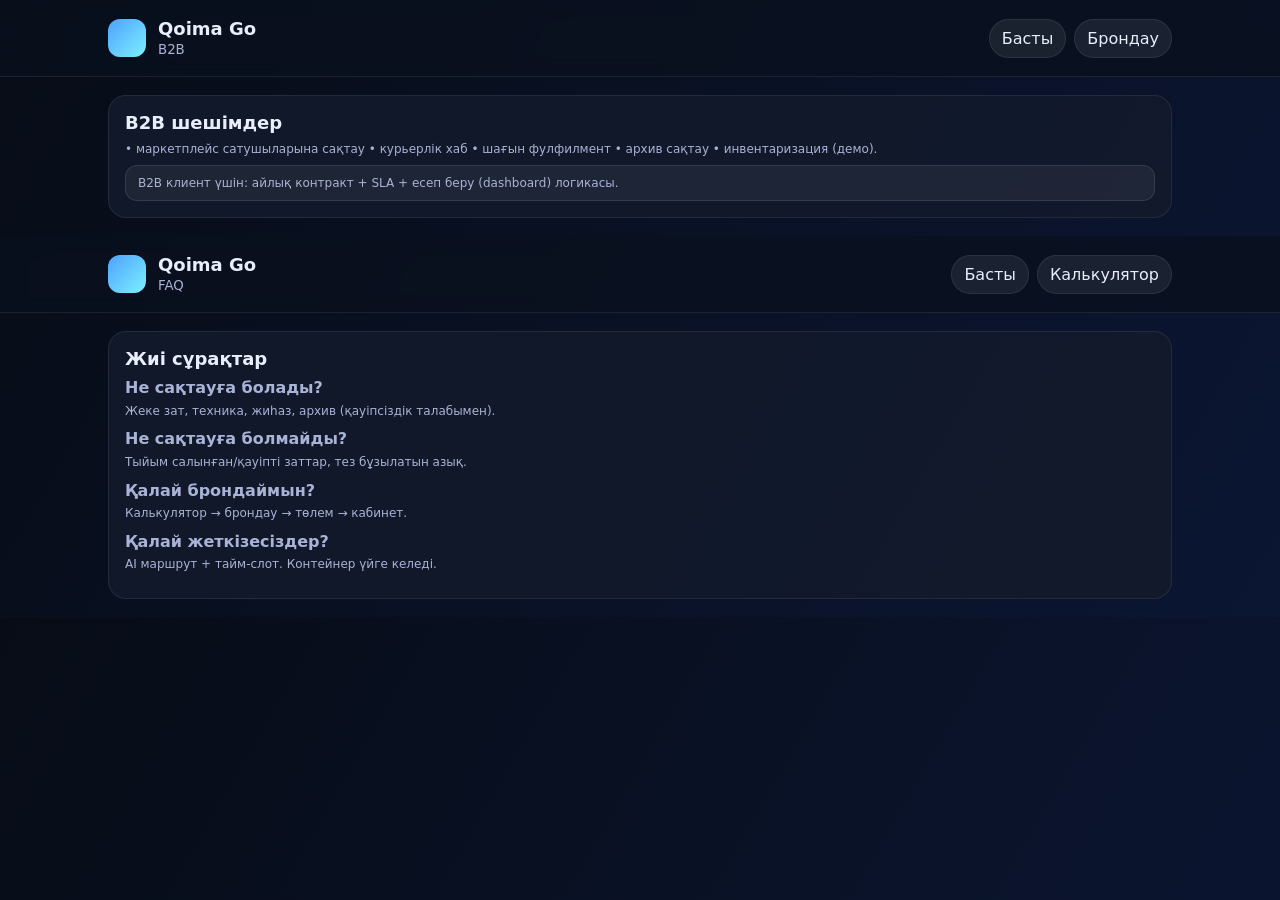
==== b2b.html + faq.html @ 1b91cff4 "Create  b2b.html + faq.html" ====
<!-- b2b.html -->
<!doctype html><html lang="kk"><head>
<meta charset="utf-8"/><meta name="viewport" content="width=device-width,initial-scale=1"/>
<title>B2B • Qoima Go</title><link rel="stylesheet" href="assets/style.css"/></head><body>
<header class="nav"><div class="container nav-inner">
  <div class="brand"><div class="logo"></div><div><h1>Qoima Go</h1><small>B2B</small></div></div>
  <nav class="menu"><a class="pill" href="index.html">Басты</a><a class="pill" href="book.html">Брондау</a></nav>
</div></header>
<main class="container">
  <div class="card">
    <h2>B2B шешімдер</h2>
    <p class="mini">
      • маркетплейс сатушыларына сақтау • курьерлік хаб • шағын фулфилмент • архив сақтау • инвентаризация (демо).
    </p>
    <div class="notice mini">B2B клиент үшін: айлық контракт + SLA + есеп беру (dashboard) логикасы.</div>
  </div>
</main></body></html>

<!-- faq.html -->
<!doctype html><html lang="kk"><head>
<meta charset="utf-8"/><meta name="viewport" content="width=device-width,initial-scale=1"/>
<title>FAQ • Qoima Go</title><link rel="stylesheet" href="assets/style.css"/></head><body>
<header class="nav"><div class="container nav-inner">
  <div class="brand"><div class="logo"></div><div><h1>Qoima Go</h1><small>FAQ</small></div></div>
  <nav class="menu"><a class="pill" href="index.html">Басты</a><a class="pill" href="calculator.html">Калькулятор</a></nav>
</div></header>
<main class="container">
  <div class="card">
    <h2>Жиі сұрақтар</h2>
    <p><b>Не сақтауға болады?</b><br><span class="mini">Жеке зат, техника, жиһаз, архив (қауіпсіздік талабымен).</span></p>
    <p><b>Не сақтауға болмайды?</b><br><span class="mini">Тыйым салынған/қауіпті заттар, тез бұзылатын азық.</span></p>
    <p><b>Қалай брондаймын?</b><br><span class="mini">Калькулятор → брондау → төлем → кабинет.</span></p>
    <p><b>Қалай жеткізесіздер?</b><br><span class="mini">AI маршрут + тайм-слот. Контейнер үйге келеді.</span></p>
  </div>
</main></body></html>
---- assets/style.css ----
/* assets/style.css */
:root{--bg:#0b1220;--card:#121a2c;--txt:#e9eefc;--mut:#a9b3d6;--acc:#4ea1ff;--ok:#2bd576;--bad:#ff5a7a;}
*{box-sizing:border-box} body{margin:0;font-family:system-ui,-apple-system,Segoe UI,Roboto,Arial;background:linear-gradient(120deg,#070c16,#0b1633);color:var(--txt);}
a{color:inherit;text-decoration:none}
.container{max-width:1100px;margin:0 auto;padding:18px}
.nav{position:sticky;top:0;background:rgba(10,16,30,.75);backdrop-filter:blur(10px);border-bottom:1px solid rgba(255,255,255,.08);z-index:9}
.nav-inner{display:flex;align-items:center;justify-content:space-between;gap:14px}
.brand{display:flex;align-items:center;gap:12px}
.logo{width:38px;height:38px;border-radius:12px;background:linear-gradient(135deg,var(--acc),#7cf0ff)}
.brand h1{font-size:18px;margin:0}
.brand small{color:var(--mut)}
.menu{display:flex;flex-wrap:wrap;gap:8px}
.pill{padding:9px 12px;border-radius:999px;background:rgba(255,255,255,.07);border:1px solid rgba(255,255,255,.08)}
.pill:hover{border-color:rgba(78,161,255,.7)}
.hero{padding:28px 0}
.grid{display:grid;grid-template-columns:1.2fr .8fr;gap:14px}
@media(max-width:900px){.grid{grid-template-columns:1fr}}
.card{background:rgba(18,26,44,.9);border:1px solid rgba(255,255,255,.08);border-radius:18px;padding:16px}
.kpi{display:flex;gap:10px;flex-wrap:wrap}
.badge{padding:7px 10px;border-radius:999px;background:rgba(78,161,255,.12);border:1px solid rgba(78,161,255,.25);color:#d7e7ff}
h2{margin:0 0 8px;font-size:18px}
h3{margin:12px 0 8px;font-size:16px}
p{margin:8px 0;color:var(--mut);line-height:1.35}
.btns{display:flex;gap:10px;flex-wrap:wrap;margin-top:10px}
.btn{padding:11px 14px;border-radius:12px;background:var(--acc);color:#061022;font-weight:700}
.btn.alt{background:rgba(255,255,255,.08);color:var(--txt);border:1px solid rgba(255,255,255,.12)}
.row{display:grid;grid-template-columns:repeat(2,1fr);gap:10px}
@media(max-width:700px){.row{grid-template-columns:1fr}}
label{font-size:12px;color:var(--mut)}
input,select,textarea{width:100%;padding:10px 12px;border-radius:12px;background:rgba(255,255,255,.06);border:1px solid rgba(255,255,255,.10);color:var(--txt);outline:none}
textarea{min-height:88px}
table{width:100%;border-collapse:separate;border-spacing:0 8px}
td,th{padding:10px 12px;text-align:left}
tr{background:rgba(255,255,255,.04);border:1px solid rgba(255,255,255,.08)}
tr td:first-child, tr th:first-child{border-top-left-radius:12px;border-bottom-left-radius:12px}
tr td:last-child, tr th:last-child{border-top-right-radius:12px;border-bottom-right-radius:12px}
.mini{font-size:12px;color:var(--mut)}
.ok{color:var(--ok)} .bad{color:var(--bad)}
.hr{height:1px;background:rgba(255,255,255,.08);margin:14px 0}
.footer{padding:18px 0;color:var(--mut);font-size:12px}
.notice{padding:10px 12px;border-radius:12px;background:rgba(255,255,255,.06);border:1px solid rgba(255,255,255,.10)}
---- assets/style.css ----
/* assets/style.css */
:root{--bg:#0b1220;--card:#121a2c;--txt:#e9eefc;--mut:#a9b3d6;--acc:#4ea1ff;--ok:#2bd576;--bad:#ff5a7a;}
*{box-sizing:border-box} body{margin:0;font-family:system-ui,-apple-system,Segoe UI,Roboto,Arial;background:linear-gradient(120deg,#070c16,#0b1633);color:var(--txt);}
a{color:inherit;text-decoration:none}
.container{max-width:1100px;margin:0 auto;padding:18px}
.nav{position:sticky;top:0;background:rgba(10,16,30,.75);backdrop-filter:blur(10px);border-bottom:1px solid rgba(255,255,255,.08);z-index:9}
.nav-inner{display:flex;align-items:center;justify-content:space-between;gap:14px}
.brand{display:flex;align-items:center;gap:12px}
.logo{width:38px;height:38px;border-radius:12px;background:linear-gradient(135deg,var(--acc),#7cf0ff)}
.brand h1{font-size:18px;margin:0}
.brand small{color:var(--mut)}
.menu{display:flex;flex-wrap:wrap;gap:8px}
.pill{padding:9px 12px;border-radius:999px;background:rgba(255,255,255,.07);border:1px solid rgba(255,255,255,.08)}
.pill:hover{border-color:rgba(78,161,255,.7)}
.hero{padding:28px 0}
.grid{display:grid;grid-template-columns:1.2fr .8fr;gap:14px}
@media(max-width:900px){.grid{grid-template-columns:1fr}}
.card{background:rgba(18,26,44,.9);border:1px solid rgba(255,255,255,.08);border-radius:18px;padding:16px}
.kpi{display:flex;gap:10px;flex-wrap:wrap}
.badge{padding:7px 10px;border-radius:999px;background:rgba(78,161,255,.12);border:1px solid rgba(78,161,255,.25);color:#d7e7ff}
h2{margin:0 0 8px;font-size:18px}
h3{margin:12px 0 8px;font-size:16px}
p{margin:8px 0;color:var(--mut);line-height:1.35}
.btns{display:flex;gap:10px;flex-wrap:wrap;margin-top:10px}
.btn{padding:11px 14px;border-radius:12px;background:var(--acc);color:#061022;font-weight:700}
.btn.alt{background:rgba(255,255,255,.08);color:var(--txt);border:1px solid rgba(255,255,255,.12)}
.row{display:grid;grid-template-columns:repeat(2,1fr);gap:10px}
@media(max-width:700px){.row{grid-template-columns:1fr}}
label{font-size:12px;color:var(--mut)}
input,select,textarea{width:100%;padding:10px 12px;border-radius:12px;background:rgba(255,255,255,.06);border:1px solid rgba(255,255,255,.10);color:var(--txt);outline:none}
textarea{min-height:88px}
table{width:100%;border-collapse:separate;border-spacing:0 8px}
td,th{padding:10px 12px;text-align:left}
tr{background:rgba(255,255,255,.04);border:1px solid rgba(255,255,255,.08)}
tr td:first-child, tr th:first-child{border-top-left-radius:12px;border-bottom-left-radius:12px}
tr td:last-child, tr th:last-child{border-top-right-radius:12px;border-bottom-right-radius:12px}
.mini{font-size:12px;color:var(--mut)}
.ok{color:var(--ok)} .bad{color:var(--bad)}
.hr{height:1px;background:rgba(255,255,255,.08);margin:14px 0}
.footer{padding:18px 0;color:var(--mut);font-size:12px}
.notice{padding:10px 12px;border-radius:12px;background:rgba(255,255,255,.06);border:1px solid rgba(255,255,255,.10)}
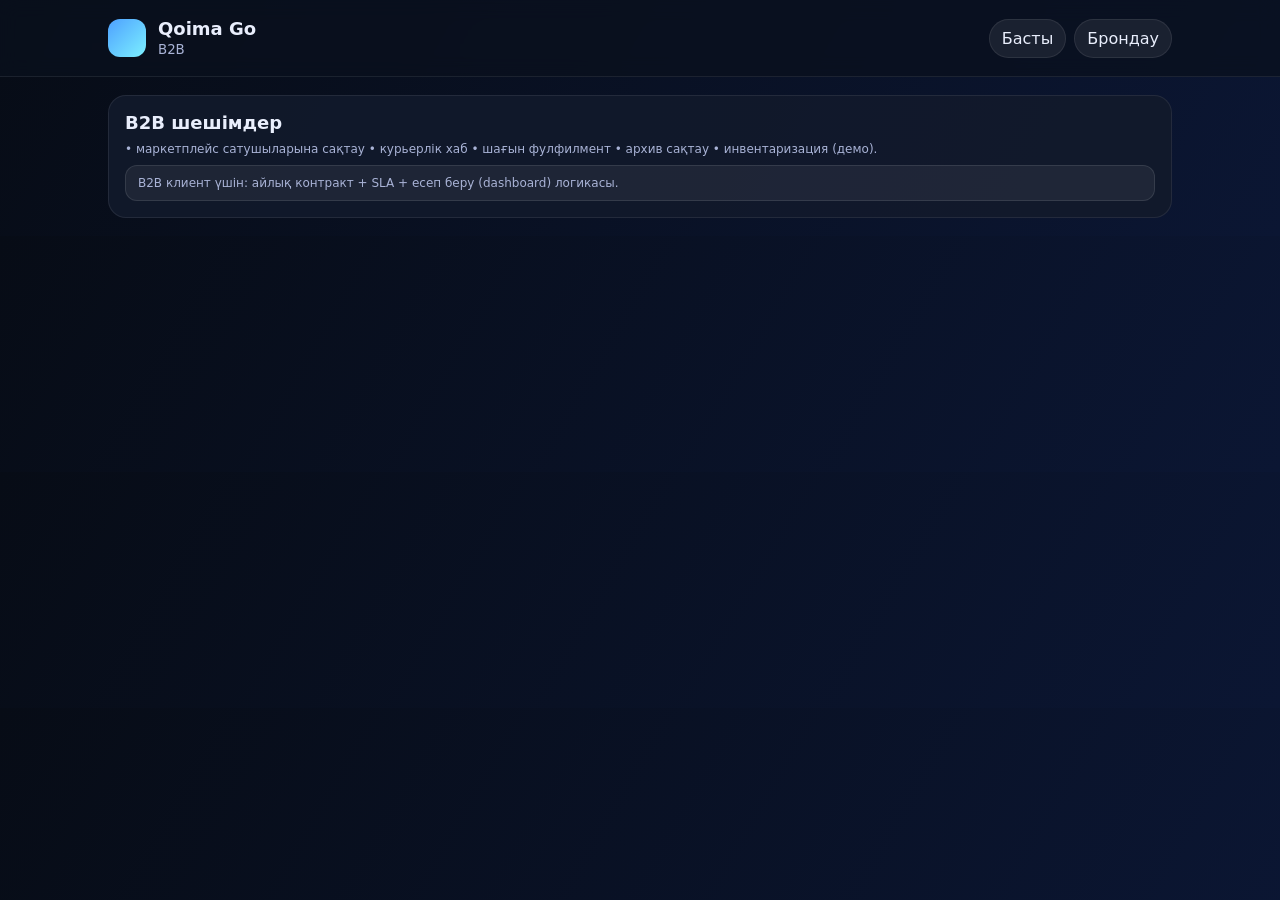
==== commit ff048ce5: "Update b2b.html + faq.html" ====
--- a/b2b.html + faq.html
+++ b/b2b.html + faq.html
@@ -16,20 +16,4 @@
   </div>
 </main></body></html>
 
-<!-- faq.html -->
-<!doctype html><html lang="kk"><head>
-<meta charset="utf-8"/><meta name="viewport" content="width=device-width,initial-scale=1"/>
-<title>FAQ • Qoima Go</title><link rel="stylesheet" href="assets/style.css"/></head><body>
-<header class="nav"><div class="container nav-inner">
-  <div class="brand"><div class="logo"></div><div><h1>Qoima Go</h1><small>FAQ</small></div></div>
-  <nav class="menu"><a class="pill" href="index.html">Басты</a><a class="pill" href="calculator.html">Калькулятор</a></nav>
-</div></header>
-<main class="container">
-  <div class="card">
-    <h2>Жиі сұрақтар</h2>
-    <p><b>Не сақтауға болады?</b><br><span class="mini">Жеке зат, техника, жиһаз, архив (қауіпсіздік талабымен).</span></p>
-    <p><b>Не сақтауға болмайды?</b><br><span class="mini">Тыйым салынған/қауіпті заттар, тез бұзылатын азық.</span></p>
-    <p><b>Қалай брондаймын?</b><br><span class="mini">Калькулятор → брондау → төлем → кабинет.</span></p>
-    <p><b>Қалай жеткізесіздер?</b><br><span class="mini">AI маршрут + тайм-слот. Контейнер үйге келеді.</span></p>
-  </div>
-</main></body></html>
+
